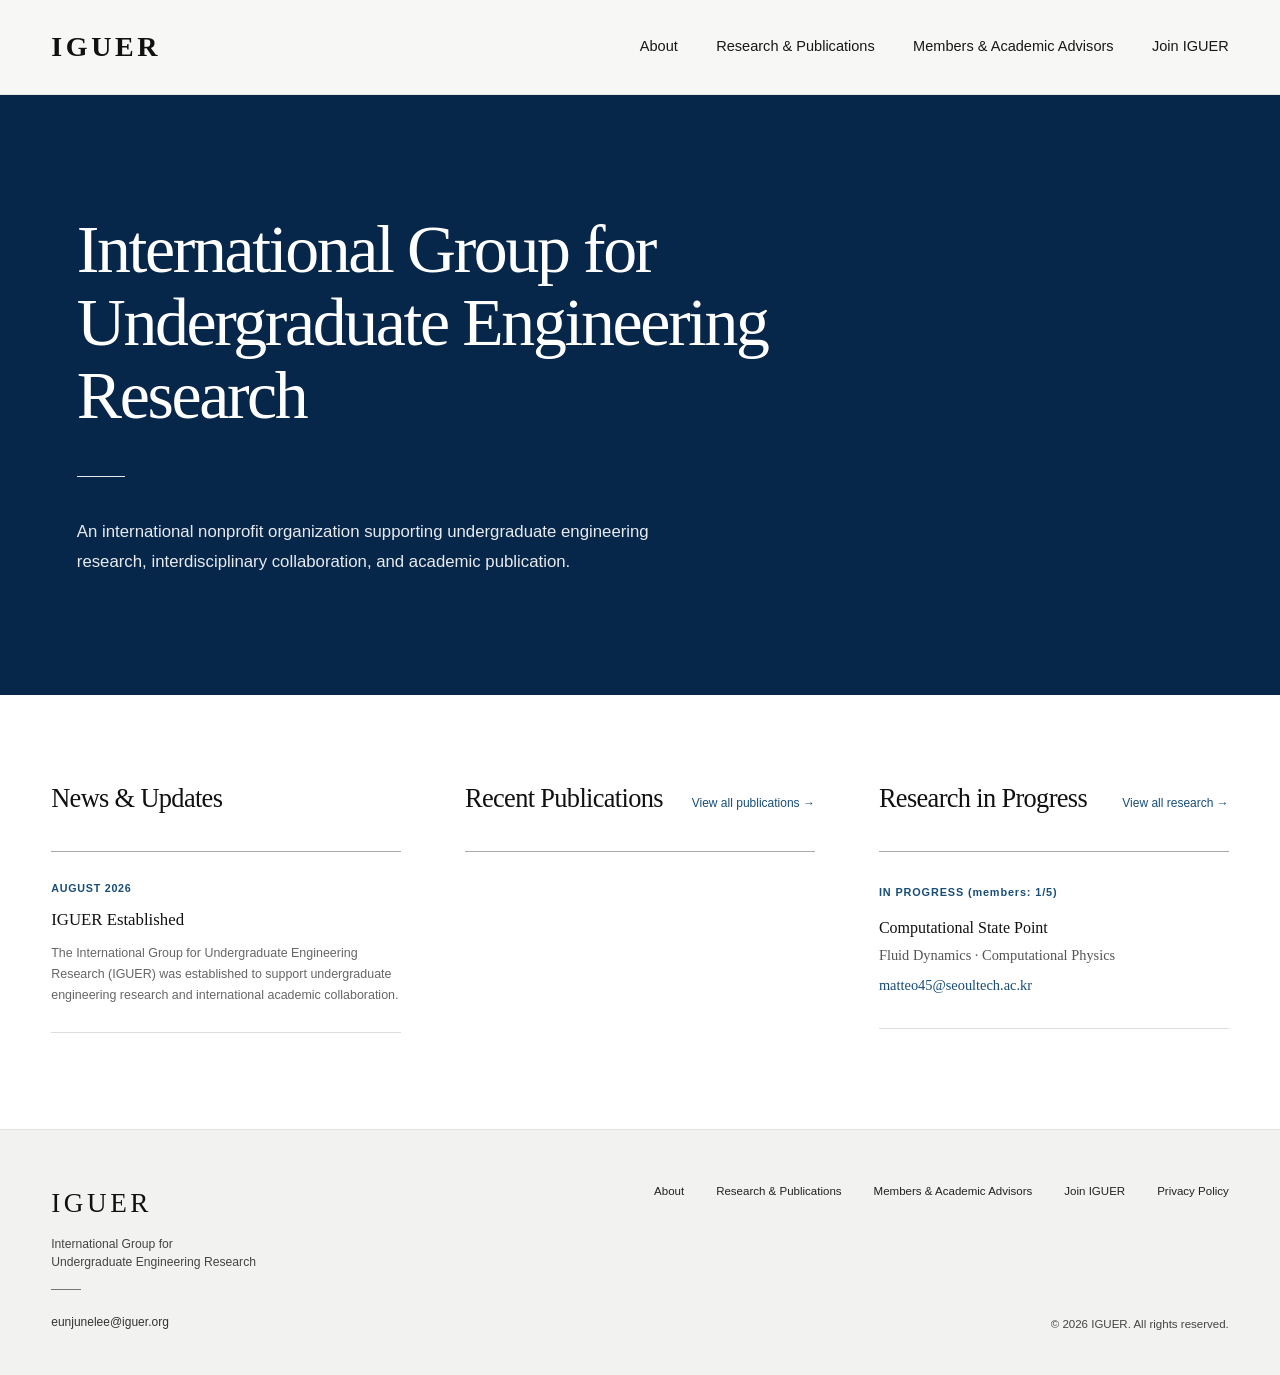
==== index.html @ bbd80855 "Update index.html" ====
<!DOCTYPE html>
<html lang="en">
<head>
    <meta charset="UTF-8">
    <meta name="viewport" content="width=device-width, initial-scale=1.0">

    <title>IGUER | International Group for Undergraduate Engineering Research</title>

    <meta name="description"
          content="International Group for Undergraduate Engineering Research (IGUER) is an international nonprofit organization supporting undergraduate engineering research, collaboration, and academic publication.">

    <link rel="stylesheet" href="style.css">
</head>

<body>

    <!-- TOP NAVIGATION -->
    <header class="site-header">
        <nav class="navbar">

            <a href="index.html" class="brand">IGUER</a>

            <button class="menu-toggle" aria-label="Open navigation menu">
                <span></span>
                <span></span>
                <span></span>
            </button>

            <div class="nav-links">
                <a href="about.html">About</a>
                <a href="research.html">Research &amp; Publications</a>
                <a href="members.html">Members & Academic Advisors</a>
                <a href="join.html">Join IGUER</a>
            </div>

        </nav>
    </header>


    <!-- HERO -->
    <section class="hero">

        <div class="hero-content">

            <h1>
                International Group for<br>
                Undergraduate Engineering<br>
                Research
            </h1>

            <div class="hero-line"></div>

            <p class="hero-description">
                An international nonprofit organization supporting
                undergraduate engineering research, interdisciplinary
                collaboration, and academic publication.
            </p>

        </div>

    </section>

    <!-- HOME CONTENT -->
    <main class="home-grid">
    
    
        <!-- =========================
             NEWS & UPDATES
        ========================== -->
        <section class="home-column">
    
            <div class="section-header">
                <h2>News &amp; Updates</h2>
            </div>
    
            <div class="section-rule"></div>
    
    
            <!-- CURRENT NEWS -->
            <article class="news-item">
    
                <p class="news-date">AUGUST 2026</p>
    
                <h3>
                    IGUER Established
                </h3>
    
                <p class="news-description">
                    The International Group for Undergraduate Engineering Research
                    (IGUER) was established to support undergraduate engineering
                    research and international academic collaboration.
                </p>
    
            </article>
    
            <div class="item-rule"></div>
    
    
            <!--
            ==================================================
            NEWS TEMPLATE
    
            새로운 소식을 추가할 때 아래 article과 item-rule을
            복사해서 이 주석 바깥에 붙여넣으세요.
            ==================================================
    
            <article class="news-item">
    
                <p class="news-date">MONTH YEAR</p>
    
                <h3>
                    News Title
                </h3>
    
                <p class="news-description">
                    Brief description of the news or update.
                </p>
    
            </article>
    
            <div class="item-rule"></div>
    
            -->
    
    
        </section>
    
    
    
        <!-- =========================
             RECENT PUBLICATIONS
        ========================== -->
        <section class="home-column">
    
            <div class="section-header">
    
                <h2>Recent Publications</h2>
    
                <a href="research.html">
                    View all publications →
                </a>
    
            </div>
    
            <div class="section-rule"></div>
    
    
            <!--
            ==================================================
            RECENT PUBLICATION TEMPLATE
    
            새 publication이 생기면 아래 article과 item-rule을
            복사해서 이 주석 바깥에 붙여넣으세요.
            ==================================================
    
            <article class="publication">
    
                <p class="publication-type">
                    JOURNAL ARTICLE
                </p>
    
                <h3>
                    Publication Title
                </h3>
    
                <p class="publication-info">
                    Author 1, Author 2 · Journal Name · 2026
                </p>
    
            </article>
    
            <div class="item-rule"></div>
    
            -->
    
    
        </section>
    
    
    
        <!-- =========================
             RESEARCH IN PROGRESS
        ========================== -->
        <section class="home-column">
    
            <div class="section-header">
    
                <h2>Research in Progress</h2>
    
                <a href="research.html">
                    View all research →
                </a>
    
            </div>
    
            <div class="section-rule"></div>

            <article class="research">
    
                <p class="research-status">
                    IN PROGRESS (members: 1/5)
                </p>
    
                <h3>
                    Computational State Point
                </h3>
    
                <p class="research-info">
                    Fluid Dynamics · Computational Physics
                </p>

                <p class="email">
                    matteo45@seoultech.ac.kr
                </p>
    
            </article>
    
            <div class="item-rule"></div>
    
            <!--
            ==================================================
            RESEARCH IN PROGRESS TEMPLATE
    
            새 연구 프로젝트를 Home에 표시할 때 아래 article과
            item-rule을 복사해서 이 주석 바깥에 붙여넣으세요.
            ==================================================
    
            <article class="research">
    
                <p class="research-status">
                    IN PROGRESS
                </p>
    
                <h3>
                    Research Project Title
                </h3>
    
                <p class="research-info">
                    Keyword 1 · Keyword 2 · Keyword 3
                </p>

                <p class="email">
                    email
                </p>
    
            </article>
    
            <div class="item-rule"></div>
    
            -->
    
    
        </section>
    
    
    </main>

    <!-- FOOTER -->
    <footer class="site-footer">

        <div class="footer-inner">

            <div class="footer-identity">

                <strong>IGUER</strong>

                <p>
                    International Group for<br>
                    Undergraduate Engineering Research
                </p>

                <div class="footer-line"></div>

                <a href="mailto:eunjunelee@iguer.org">
                    eunjunelee@iguer.org
                </a>

            </div>


            <div class="footer-right">

                <nav class="footer-nav">
                    <a href="about.html">About</a>
                    <a href="research.html">Research &amp; Publications</a>
                    <a href="members.html">Members & Academic Advisors</a>
                    <a href="join.html">Join IGUER</a>
                    <a href="privacy.html">Privacy Policy</a>
                </nav>

                <p class="copyright">
                    © 2026 IGUER. All rights reserved.
                </p>

            </div>

        </div>

    </footer>

    <script>
        const menuToggle = document.querySelector('.menu-toggle');
        const navLinks = document.querySelector('.nav-links');
    
        menuToggle.addEventListener('click', function () {
            navLinks.classList.toggle('open');
        });
    </script>
    
</body>
</html>
---- style.css ----
/* =========================
   GLOBAL
========================= */

* {
    box-sizing: border-box;
    margin: 0;
    padding: 0;
}

html {
    scroll-behavior: smooth;
}

body {
    background: #ffffff;
    color: #111111;
    font-family: Arial, Helvetica, sans-serif;
    line-height: 1.6;
}

a {
    color: inherit;
}


/* =========================
   TOP HEADER
========================= */

.site-header {
    background: #f7f7f5;
    border-bottom: 1px solid #e5e5e2;
}

.navbar {
    width: min(1380px, 92%);
    height: 94px;
    margin: 0 auto;

    display: flex;
    align-items: center;
    justify-content: space-between;
}

.brand {
    color: #111111;
    font-family: Georgia, "Times New Roman", serif;
    font-size: 1.75rem;
    font-weight: 600;
    letter-spacing: 0.13em;
    text-decoration: none;
}

.nav-links {
    display: flex;
    align-items: center;
    gap: clamp(1.5rem, 3vw, 3.4rem);
}

.nav-links a {
    color: #181818;
    font-size: 0.91rem;
    font-weight: 400;
    text-decoration: none;
}

.nav-links a:hover {
    opacity: 0.55;
}

/* =========================
   MOBILE MENU BUTTON
========================= */

.menu-toggle {
    display: none;

    width: 30px;
    height: 24px;

    padding: 0;

    background: none;
    border: none;

    cursor: pointer;
}

.menu-toggle span {
    display: block;

    width: 100%;
    height: 1px;

    margin: 6px 0;

    background: #111111;
}

/* =========================
   HERO
========================= */

.hero {
    min-height: 600px;
    background: #06264a;
    color: #ffffff;

    display: flex;
    align-items: center;
}

.hero-content {
    width: min(1380px, 88%);
    margin: 0 auto;
    padding: 7rem 0;
}

.hero h1 {
    max-width: 950px;

    font-family: Georgia, "Times New Roman", serif;
    font-size: clamp(3.3rem, 5.3vw, 5.5rem);
    font-weight: 400;
    line-height: 1.08;
    letter-spacing: -0.035em;
}

.hero-line {
    width: 48px;
    height: 1px;

    margin: 2.7rem 0 2.5rem;

    background: rgba(255, 255, 255, 0.9);
}

.hero-description {
    max-width: 620px;

    color: rgba(255, 255, 255, 0.91);

    font-size: 1.05rem;
    font-weight: 400;
    line-height: 1.8;
}


/* =========================
   HOME GRID
========================= */

.home-grid {
    width: min(1420px, 92%);
    margin: 0 auto;

    display: grid;
    grid-template-columns: 1fr 1fr 1fr;
    gap: 4rem;

    padding: 5.5rem 0 6rem;
}

.home-column {
    min-width: 0;
}


/* =========================
   SECTION HEADINGS
========================= */

.section-header {
    min-height: 46px;

    display: flex;
    align-items: baseline;
    justify-content: space-between;
    gap: 1rem;
}

.section-header h2 {
    font-family: Georgia, "Times New Roman", serif;
    font-size: clamp(1.65rem, 2vw, 2.15rem);
    font-weight: 400;
    line-height: 1.15;
    letter-spacing: -0.025em;
}

.section-header a,
.bottom-link {
    color: #174d78;

    font-size: 0.75rem;
    font-weight: 500;
    white-space: nowrap;

    text-decoration: none;
}

.section-header a:hover,
.bottom-link:hover {
    text-decoration: underline;
}

.section-rule {
    width: 100%;
    height: 1px;

    margin: 1.4rem 0 0;

    background: #a9a9a9;
}

.item-rule {
    width: 100%;
    height: 1px;

    background: #dddddd;
}


/* =========================
   NEWS & UPDATES
========================= */

.news-item {
    padding: 1.7rem 0;
}

.news-date {
    margin-bottom: 0.7rem;

    color: #174d78;

    font-size: 0.67rem;
    font-weight: 600;
    letter-spacing: 0.07em;
    text-transform: uppercase;
}

.news-item h3 {
    font-family: Georgia, "Times New Roman", serif;
    font-size: 1.05rem;
    font-weight: 400;
    line-height: 1.45;
}

.news-description {
    margin-top: 0.7rem;

    color: #666666;

    font-size: 0.78rem;
    line-height: 1.65;
}

/* =========================
   PUBLICATIONS
========================= */

.publication {
    padding: 1.9rem 0;
}

.publication h3 {
    font-family: Georgia, "Times New Roman", serif;
    font-size: 1rem;
    font-weight: 400;
    line-height: 1.4;
}

.journal {
    margin-top: 0.45rem;

    color: #555555;

    font-family: Georgia, "Times New Roman", serif;
    font-size: 0.78rem;
    font-style: italic;
}

.year-small {
    margin-top: 0.2rem;

    color: #555555;

    font-size: 0.75rem;
}


/* =========================
   RESEARCH
========================= */

.research {
    padding: 2rem 0;
}

.category {
    margin-bottom: 1.2rem;

    color: #174d78;

    font-size: 0.68rem;
    font-weight: 600;
    letter-spacing: 0.02em;
}

.research-title-row {
    display: flex;
    align-items: center;
    justify-content: space-between;
    gap: 1rem;
}

.research-status {
    margin-bottom: 0.9rem;

    color: #174d78;

    font-size: 0.68rem;
    font-weight: 600;
    letter-spacing: 0.08em;
}

.research h3 {
    font-family: Georgia, "Times New Roman", serif;
    font-size: 1rem;
    font-weight: 400;
    line-height: 1.45;
}

.research-info {
    margin-top: 0.35rem;

    font-family: Georgia, "Times New Roman", serif;
    font-size: 0.9rem;
    font-weight: 400;
    line-height: 1.5;

    color: #555555;
}

.email {
   margin-top: 0.5rem;

   font-family: Georgia, "Times New Roman", serif;
   font-size: 0.9rem;
   font-weight: 400;
   line-height: 1.5;

   color: #174d78;
}

.status {
    flex-shrink: 0;

    padding: 0.38rem 0.55rem;

    border: 1px solid #bcbcbc;
    border-radius: 2px;

    color: #333333;

    font-size: 0.61rem;
    font-weight: 500;
    letter-spacing: 0.03em;

    white-space: nowrap;
}

.bottom-link {
    display: inline-block;
    margin-top: 1.9rem;
}


/* =========================
   FOOTER
========================= */

.site-footer {
    background: #f2f2f1;
    border-top: 1px solid #e3e3e1;
}

.footer-inner {
    width: min(1420px, 92%);
    min-height: 230px;

    margin: 0 auto;
    padding: 3.2rem 0 2.6rem;

    display: flex;
    justify-content: space-between;
    gap: 4rem;
}

.footer-identity strong {
    display: block;

    color: #111111;

    font-family: Georgia, "Times New Roman", serif;
    font-size: 1.7rem;
    font-weight: 500;
    letter-spacing: 0.13em;
}

.footer-identity p {
    margin-top: 0.7rem;

    color: #444444;

    font-size: 0.76rem;
    line-height: 1.45;
}

.footer-line {
    width: 30px;
    height: 1px;

    margin: 1.1rem 0;

    background: #777777;
}

.footer-identity a {
    color: #333333;

    font-size: 0.75rem;

    text-decoration: none;
}

.footer-right {
    display: flex;
    flex-direction: column;
    align-items: flex-end;
    justify-content: space-between;
}

.footer-nav {
    display: flex;
    gap: 2rem;
}

.footer-nav a {
    color: #222222;

    font-size: 0.72rem;

    text-decoration: none;
}

.footer-nav a:hover {
    opacity: 0.55;
}

.copyright {
    color: #444444;
    font-size: 0.72rem;
}


/* =========================
   TABLET
========================= */

@media (max-width: 1100px) {

    .nav-links {
        gap: 1.25rem;
    }

    .nav-links a {
        font-size: 0.8rem;
    }

    .home-grid {
        grid-template-columns: 1fr 1fr;
    }

    .home-column:last-child {
        grid-column: 1 / -1;
    }

    .footer-nav {
        flex-wrap: wrap;
        justify-content: flex-end;
    }
}


/* =========================
   MOBILE
========================= */

@media (max-width: 760px) {

    .navbar {
        height: 76px;
    }
   
   .menu-toggle {
       display: block;
   }
   
   .navbar {
       position: relative;
   }
   
   .nav-links {
       position: absolute;
   
       top: 76px;
       left: -6vw;
   
       width: 100vw;
   
       display: none;
       flex-direction: column;
       align-items: flex-start;
   
       gap: 0;
   
       padding: 1.2rem 6vw 1.5rem;
   
       background: #f7f7f5;
   
       border-top: 1px solid #e5e5e2;
       border-bottom: 1px solid #e5e5e2;
   
       z-index: 1000;
   }
   
   .nav-links.open {
       display: flex;
   }
   
   .nav-links a {
       width: 100%;
   
       padding: 0.9rem 0;
   
       color: #111111;
   
       font-size: 0.88rem;
   
       border-bottom: 1px solid #e1e1df;
   }
   
   .nav-links a:last-child {
       border-bottom: none;
   }


    .hero {
        min-height: 520px;
    }

    .hero-content {
        width: 88%;
        padding: 5rem 0;
    }

    .hero h1 {
        font-size: clamp(2.6rem, 11vw, 4rem);
    }

    .hero-description {
        font-size: 0.95rem;
    }

    .home-grid {
        width: 88%;

        grid-template-columns: 1fr;
        gap: 5rem;

        padding: 4rem 0;
    }

    .home-column:last-child {
        grid-column: auto;
    }

    .footer-inner {
        width: 88%;

        flex-direction: column;
    }

    .footer-right {
        align-items: flex-start;
        gap: 2.5rem;
    }

    .footer-nav {
        display: none;
    }
}

/* =========================
   ABOUT PAGE
========================= */

.page-hero {
    min-height: 300px;
    background: #06264a;
    color: #ffffff;

    display: flex;
    align-items: center;
}

.page-hero-content {
    width: min(1380px, 74%);
    margin: 0 auto;
}

.page-hero h1 {
    font-family: Georgia, "Times New Roman", serif;
    font-size: clamp(3rem, 4.5vw, 4.8rem);
    font-weight: 400;
    line-height: 1.1;
    letter-spacing: -0.03em;
}

.page-hero p {
    max-width: 600px;
    margin-top: 1.3rem;

    color: rgba(255, 255, 255, 0.82);

    font-size: 0.95rem;
    line-height: 1.7;
}


/* ABOUT CONTENT */

.about-main {
    width: min(1380px, 82%);
    margin: 0 auto;
}

.about-section {
    padding: 2.8rem 0;
    border-bottom: 1px solid #d7d7d7;
}

.about-number {
    color: #888888;

    font-size: 0.72rem;
    font-weight: 600;
    letter-spacing: 0.12em;
}

.about-content {
    width: 100%;
    max-width: 1200px;
}

.about-content h2 {
    margin-bottom: 1.5rem;

    font-family: Georgia, "Times New Roman", serif;
    font-size: clamp(2rem, 3vw, 3rem);
    font-weight: 400;
    line-height: 1.15;
    letter-spacing: -0.025em;
}

.about-content > p {
    max-width: 1100px;
    margin-bottom: 1rem;

    color: #555555;
    font-size: 0.98rem;
    line-height: 1.75;
}

/* SCOPE */

.scope-grid {
    width: 100%;
    max-width: 1100px;

    display: grid;
    grid-template-columns: repeat(3, 1fr);

    margin-top: 2rem;

    border-top: 1px solid #d7d7d7;
    border-left: 1px solid #d7d7d7;
}

.scope-grid div {
    padding: 1.2rem 1.4rem;

    border-right: 1px solid #d7d7d7;
    border-bottom: 1px solid #d7d7d7;

    font-family: Georgia, "Times New Roman", serif;
    font-size: 1rem;
}


/* HISTORY */

.timeline {
    width: 100%;
    max-width: 1100px;

    margin-top: 2.5rem;

    border-top: 1px solid #bdbdbd;
}

.timeline-item {
    display: grid;
    grid-template-columns: 120px 1fr;
    gap: 2rem;

    padding: 1.6rem 0;

    border-bottom: 1px solid #d7d7d7;
}

.timeline-year {
    color: #06264a;

    font-family: Georgia, "Times New Roman", serif;
    font-size: 1.25rem;
}

.timeline-description {
    color: #555555;

    font-size: 0.92rem;
    line-height: 1.7;
}


/* ACTIVE NAVIGATION */

.nav-links a.active {
    padding-bottom: 0.35rem;
    border-bottom: 1px solid #111111;
}


/* ABOUT MOBILE */

@media (max-width: 760px) {

    .page-hero {
        min-height: 240px;
    }

    .page-hero-content,
    .about-main {
        width: 88%;
    }

    .page-hero h1 {
        font-size: 2.8rem;
    }

    .about-section {
        grid-template-columns: 1fr;
        gap: 1.2rem;

        padding: 4rem 0;
    }

    .scope-grid {
        grid-template-columns: 1fr;
    }

    .timeline-item {
        grid-template-columns: 80px 1fr;
        gap: 1rem;
    }
}

/* =========================
   RESEARCH & PUBLICATIONS
========================= */

.research-main {
    width: min(1420px, 82%);
    margin: 0 auto;
    padding: 2.8rem 0 5rem;
}


/* MAJOR ACCORDION */

.major-accordion {
    border-bottom: 1px solid #cfcfcf;
}

.major-accordion:first-child {
    border-top: 1px solid #cfcfcf;
}

.major-accordion + .major-accordion {
    margin-top: 3.5rem;
}

.major-accordion summary {
    min-height: 82px;

    display: flex;
    align-items: center;
    justify-content: space-between;

    cursor: pointer;
    list-style: none;
}

.major-accordion summary::-webkit-details-marker {
    display: none;
}

.accordion-title {
    font-family: Georgia, "Times New Roman", serif;
    font-size: clamp(2rem, 3vw, 3rem);
    font-weight: 400;
    letter-spacing: -0.025em;
}

.accordion-toggle {
    position: relative;

    width: 26px;
    height: 26px;

    flex-shrink: 0;
}

.accordion-toggle::before,
.accordion-toggle::after {
    content: "";

    position: absolute;
    top: 50%;
    left: 50%;

    width: 18px;
    height: 1px;

    background: #333333;

    transform: translate(-50%, -50%);
}

.accordion-toggle::after {
    transform:
        translate(-50%, -50%)
        rotate(90deg);
}

.major-accordion[open] .accordion-toggle::after {
    display: none;
}

.accordion-content {
    padding-bottom: 1.8rem;
}


/* RESEARCH PROJECT */

.research-project {
    padding: 1.5rem 0;

    border-top: 1px solid #dddddd;
}

.research-project h2,
.publication-entry h2 {
    max-width: 1050px;

    font-family: Georgia, "Times New Roman", serif;
    font-size: clamp(1.3rem, 1.8vw, 1.7rem);
    font-weight: 400;
    line-height: 1.35;
}

.research-meta {
    display: grid;

    grid-template-columns:
        minmax(300px, 2fr)
        minmax(120px, 0.7fr)
        minmax(180px, 1fr)
        minmax(120px, 0.7fr);

    gap: 2.5rem;

    margin-top: 1.1rem;
}

.meta-label {
    display: block;

    margin-bottom: 0.45rem;

    color: #777777;

    font-size: 0.67rem;
    font-weight: 600;

    letter-spacing: 0.06em;
    text-transform: uppercase;
}

.research-meta p,
.publication-meta p {
    color: #454545;

    font-size: 0.9rem;
    line-height: 1.65;
}


/* PUBLICATIONS */

.publication-category {
    padding-top: 1.5rem;
}

.publication-category > h3 {
    margin-bottom: 0.8rem;

    color: #174d78;

    font-size: 0.7rem;
    font-weight: 600;

    letter-spacing: 0.08em;
    text-transform: uppercase;
}

.publication-entry {
    padding: 1.5rem 0;

    border-top: 1px solid #dddddd;
}

.publication-meta {
    display: grid;

    grid-template-columns:
        minmax(180px, 1fr)
        minmax(320px, 2fr)
        minmax(80px, 0.5fr)
        minmax(150px, 0.8fr);

    gap: 2.5rem;

    margin-top: 1.1rem;
}


/* MOBILE */

@media (max-width: 900px) {

    .research-meta,
    .publication-meta {
        grid-template-columns: 1fr 1fr;
    }

}


@media (max-width: 760px) {

    .research-main {
        width: 88%;
    }

    .major-accordion summary {
        min-height: 85px;
    }

    .accordion-title {
        font-size: 2rem;
    }

    .research-meta,
    .publication-meta {
        grid-template-columns: 1fr;
        gap: 1.2rem;
    }

    .research-project,
    .publication-entry {
        padding: 2rem 0;
    }
}

/* =========================
   MEMBERS & ADVISORS PAGE
========================= */

.members-main {
    width: min(1420px, 82%);
    margin: 0 auto;
    padding: 2.8rem 0 5rem;
}

.people-section {
    padding: 2.8rem 0;
    border-bottom: 1px solid #d2d2d2;
}

.people-section > h2 {
    margin-bottom: 1.6rem;

    font-family: Georgia, "Times New Roman", serif;
    font-size: clamp(2rem, 3vw, 3rem);
    font-weight: 400;
    letter-spacing: -0.025em;
}

.people-subsection > h3 {
    margin-bottom: 0.8rem;

    color: #174d78;

    font-size: 0.72rem;
    font-weight: 600;
    letter-spacing: 0.07em;
    text-transform: uppercase;
}


/* PERSON ROW */

.person-row {
    display: grid;

    grid-template-columns:
        minmax(200px, 1fr)
        minmax(300px, 1.5fr)
        minmax(350px, 2fr);

    gap: 3rem;

    padding: 1.5rem 0;

    border-top: 1px solid #dddddd;
}

.person-name {
    font-family: Georgia, "Times New Roman", serif;
    font-size: 1.2rem;
    line-height: 1.45;
}

.person-label {
    display: block;

    margin-bottom: 0.35rem;

    color: #777777;

    font-size: 0.66rem;
    font-weight: 600;
    letter-spacing: 0.06em;
    text-transform: uppercase;
}

.person-row p {
    color: #4f4f4f;

    font-size: 0.88rem;
    line-height: 1.6;
}


/* MEMBER ACCORDIONS */

.member-accordion {
    border-top: 1px solid #d5d5d5;
}

.member-accordion:last-child {
    border-bottom: 1px solid #d5d5d5;
}

.member-accordion summary {
    min-height: 74px;

    display: flex;
    align-items: center;
    justify-content: space-between;

    cursor: pointer;
    list-style: none;

    font-family: Georgia, "Times New Roman", serif;
    font-size: 1.25rem;
}

.member-accordion summary::-webkit-details-marker {
    display: none;
}

.member-toggle {
    position: relative;

    width: 22px;
    height: 22px;

    flex-shrink: 0;
}

.member-toggle::before,
.member-toggle::after {
    content: "";

    position: absolute;
    top: 50%;
    left: 50%;

    width: 16px;
    height: 1px;

    background: #333333;

    transform: translate(-50%, -50%);
}

.member-toggle::after {
    transform:
        translate(-50%, -50%)
        rotate(90deg);
}

.member-accordion[open] .member-toggle::after {
    display: none;
}

.member-list {
    padding-bottom: 1.2rem;
}


/* MOBILE */

@media (max-width: 900px) {

    .person-row {
        grid-template-columns: 1fr 1fr;
    }

    .person-name {
        grid-column: 1 / -1;
    }
}

@media (max-width: 760px) {

    .members-main {
        width: 88%;
    }

    .people-section {
        padding: 2.2rem 0;
    }

    .person-row {
        grid-template-columns: 1fr;
        gap: 1rem;
    }

    .person-name {
        grid-column: auto;
    }

    .member-accordion summary {
        min-height: 66px;
    }
}

/* =========================
   JOIN IGUER
========================= */

.join-main {
    width: min(1420px, 82%);
    margin: 0 auto;
    padding-bottom: 5rem;
}

.join-section {
    padding: 3.2rem 0;
    border-bottom: 1px solid #d2d2d2;
}

.join-section-heading {
    max-width: 1100px;
    margin-bottom: 2rem;
}

.join-section-heading h2 {
    font-family: Georgia, "Times New Roman", serif;
    font-size: clamp(2rem, 3vw, 3rem);
    font-weight: 400;
    line-height: 1.15;
    letter-spacing: -0.025em;
}

.join-section-heading > p {
    max-width: 850px;
    margin-top: 0.8rem;

    color: #666666;
    font-size: 0.9rem;
    line-height: 1.7;
}


/* MEMBERSHIP STRUCTURE */

.membership-levels {
    border-top: 1px solid #cfcfcf;
}

.membership-level {
    display: grid;
    grid-template-columns: minmax(220px, 0.8fr) minmax(400px, 2.2fr);
    gap: 4rem;

    padding: 1.45rem 0;
    border-bottom: 1px solid #dddddd;
}

.membership-name h3 {
    font-family: Georgia, "Times New Roman", serif;
    font-size: 1.2rem;
    font-weight: 400;
}

.membership-description {
    max-width: 850px;
}

.membership-description p {
    color: #555555;
    font-size: 0.9rem;
    line-height: 1.7;
}

.membership-note {
    max-width: 900px;
    margin-top: 1.5rem;

    color: #666666;
    font-size: 0.82rem;
    line-height: 1.7;
}


/* APPLICATION FORM */

.application-form {
    max-width: 1100px;
}

.form-grid {
    display: grid;
    grid-template-columns: 1fr 1fr;
    gap: 1.7rem 2.5rem;
}

.form-field {
    min-width: 0;
}

.form-wide {
    grid-column: 1 / -1;
}

.form-field label,
.form-field legend {
    display: block;

    margin-bottom: 0.5rem;

    color: #222222;
    font-size: 0.78rem;
    font-weight: 600;
}

.form-field input[type="text"],
.form-field input[type="email"],
.form-field input[type="url"],
.form-field select,
.form-field textarea {
    width: 100%;

    padding: 0.85rem 0.9rem;

    background: #ffffff;
    border: 1px solid #cfcfcf;
    border-radius: 0;

    color: #222222;
    font-family: Arial, Helvetica, sans-serif;
    font-size: 0.9rem;

    outline: none;
}

.form-field textarea {
    resize: vertical;
    min-height: 125px;
}

.form-field input:focus,
.form-field select:focus,
.form-field textarea:focus {
    border-color: #06264a;
}

.field-description {
    margin-top: 0.45rem;

    color: #777777;
    font-size: 0.76rem;
    line-height: 1.6;
}


/* RADIO */

.radio-field {
    padding: 1.3rem 0;

    border: 0;
    border-top: 1px solid #dddddd;
    border-bottom: 1px solid #dddddd;
}

.radio-field legend {
    padding-top: 1rem;
}

.radio-options {
    display: flex;
    gap: 2rem;

    margin-top: 0.9rem;
}

.radio-options label {
    display: flex;
    align-items: center;
    gap: 0.45rem;

    margin: 0;

    font-weight: 400;
}


/* OPTIONAL */

.optional-heading {
    margin-top: 1rem;
    padding-top: 1.8rem;

    border-top: 1px solid #cfcfcf;
}

.optional-heading h3 {
    font-family: Georgia, "Times New Roman", serif;
    font-size: 1.3rem;
    font-weight: 400;
}

.optional-heading p {
    max-width: 850px;
    margin-top: 0.6rem;

    color: #666666;
    font-size: 0.82rem;
    line-height: 1.7;
}

.optional-label {
    margin-left: 0.5rem;

    color: #888888;
    font-size: 0.68rem;
    font-weight: 400;
    text-transform: uppercase;
}

/* =========================
   MEMBERSHIP FEE NOTICE
========================= */

.membership-fee-notice {
    margin-top: 2.5rem;
    margin-bottom: 2.5rem;
    padding-bottom: 2.5rem;
    border-bottom: 1px solid #d8d8d5;
}

.membership-fee-notice h3 {
    margin: 0 0 0.6rem;

    font-size: 1rem;
    font-weight: 600;

    color: #111111;
}

.membership-fee-notice p {
    margin: 0 0 0.35rem;

    font-size: 0.9rem;
    line-height: 1.65;

    color: #666666;
}

.membership-fee-notice p:last-child {
    margin-bottom: 0;
}

.membership-fee-notice .fee-note {
    color: #666666;
}

/* =========================
   PRIVACY CONSENT
========================= */

.privacy-consent {
    margin-top: 2.5rem;
    padding-top: 1.8rem;
    border-top: 1px solid #d8d8d5;
}

.privacy-notice-button {
    padding: 0;

    background: none;
    border: none;

    font-family: inherit;
    font-size: 0.9rem;
    font-weight: 600;

    color: #172a46;

    cursor: pointer;
}

.privacy-notice-button:hover {
    text-decoration: underline;
}

.privacy-notice {
    display: none;

    margin-top: 1.5rem;
    padding: 1.5rem;

    background: #f7f7f5;
    border: 1px solid #dededb;
}

.privacy-notice.open {
    display: block;
}

.privacy-notice h3 {
    margin: 0 0 1.5rem;

    font-family: Georgia, "Times New Roman", serif;
    font-size: 1.15rem;
    font-weight: 500;

    color: #111111;
}

.privacy-block {
    margin-bottom: 1.3rem;
}

.privacy-block:last-child {
    margin-bottom: 0;
}

.privacy-block h4 {
    margin: 0 0 0.4rem;

    font-size: 0.85rem;
    font-weight: 600;

    color: #222222;
}

.privacy-block p {
    margin: 0 0 0.7rem;

    font-size: 0.85rem;
    line-height: 1.65;

    color: #666666;
}

.privacy-checkbox {
    display: flex;
    align-items: flex-start;

    gap: 0.7rem;

    margin-top: 1.4rem;

    font-size: 0.85rem;
    line-height: 1.55;

    color: #444444;

    cursor: pointer;
}

.privacy-checkbox input {
    margin-top: 0.25rem;
    flex-shrink: 0;
}

/* APPLICATION EMAIL NOTICE */

.application-email-notice {
    margin-top: 2.2rem;
    padding: 1.2rem 1.4rem;

    background: #f7f7f5;
    border-left: 3px solid #06264a;

    color: #555555;

    font-size: 0.82rem;
    line-height: 1.7;
}

.application-email-notice p {
    margin: 0 0 0.7rem;
}

.application-email-notice p:last-child {
    margin-bottom: 0;
}

.application-email-notice strong {
    color: #222222;
    font-weight: 600;
}

/* SUBMIT */

.form-submit {
    margin-top: 2.5rem;
}

.form-submit button {
    padding: 0.9rem 1.8rem;

    background: #06264a;
    border: 1px solid #06264a;

    color: #ffffff;

    font-family: Arial, Helvetica, sans-serif;
    font-size: 0.82rem;

    cursor: pointer;
}

.form-submit button:hover {
    background: #ffffff;
    color: #06264a;
}

.form-submit p {
    max-width: 700px;
    margin-top: 0.9rem;

    color: #777777;
    font-size: 0.72rem;
    line-height: 1.6;
}


/* MOBILE */

@media (max-width: 760px) {

    .join-main {
        width: 88%;
    }

    .join-section {
        padding: 2.5rem 0;
    }

    .membership-level {
        grid-template-columns: 1fr;
        gap: 0.6rem;
    }

    .form-grid {
        grid-template-columns: 1fr;
    }

    .form-wide {
        grid-column: auto;
    }
}

/* =========================
   PRIVACY POLICY PAGE
========================= */

.privacy-page {
    max-width: 1200px;
    margin: 0 auto;
    padding: 4rem 2rem 6rem;
}

.privacy-section {
    padding: 0 0 2.5rem;
    margin-bottom: 2.5rem;
    border-bottom: 1px solid #d8d8d5;
}

.privacy-section:last-child {
    margin-bottom: 0;
}

.privacy-section h2 {
    margin: 0 0 1.25rem;

    font-size: 1.25rem;
    font-weight: 600;

    color: #111111;
}

.privacy-section h3 {
    margin: 1.5rem 0 0.6rem;

    font-size: 0.95rem;
    font-weight: 600;

    color: #222222;
}

.privacy-section p,
.privacy-section li {
    font-size: 0.9rem;
    line-height: 1.7;

    color: #666666;
}

.privacy-section p {
    margin: 0 0 0.8rem;
}

.privacy-section ul {
    margin: 0.75rem 0 1rem;
    padding-left: 1.4rem;
}

.privacy-section li {
    margin-bottom: 0.35rem;
}

.privacy-section a {
    color: #173f70;
    text-decoration: none;
}

.privacy-section a:hover {
    text-decoration: underline;
}

.privacy-effective {
    margin-top: 2rem !important;
}


/* MOBILE */

@media (max-width: 768px) {

    .privacy-page {
        padding: 3rem 1.25rem 4rem;
    }

    .privacy-section {
        padding-bottom: 2rem;
        margin-bottom: 2rem;
    }

    .privacy-section h2 {
        font-size: 1.1rem;
    }

}
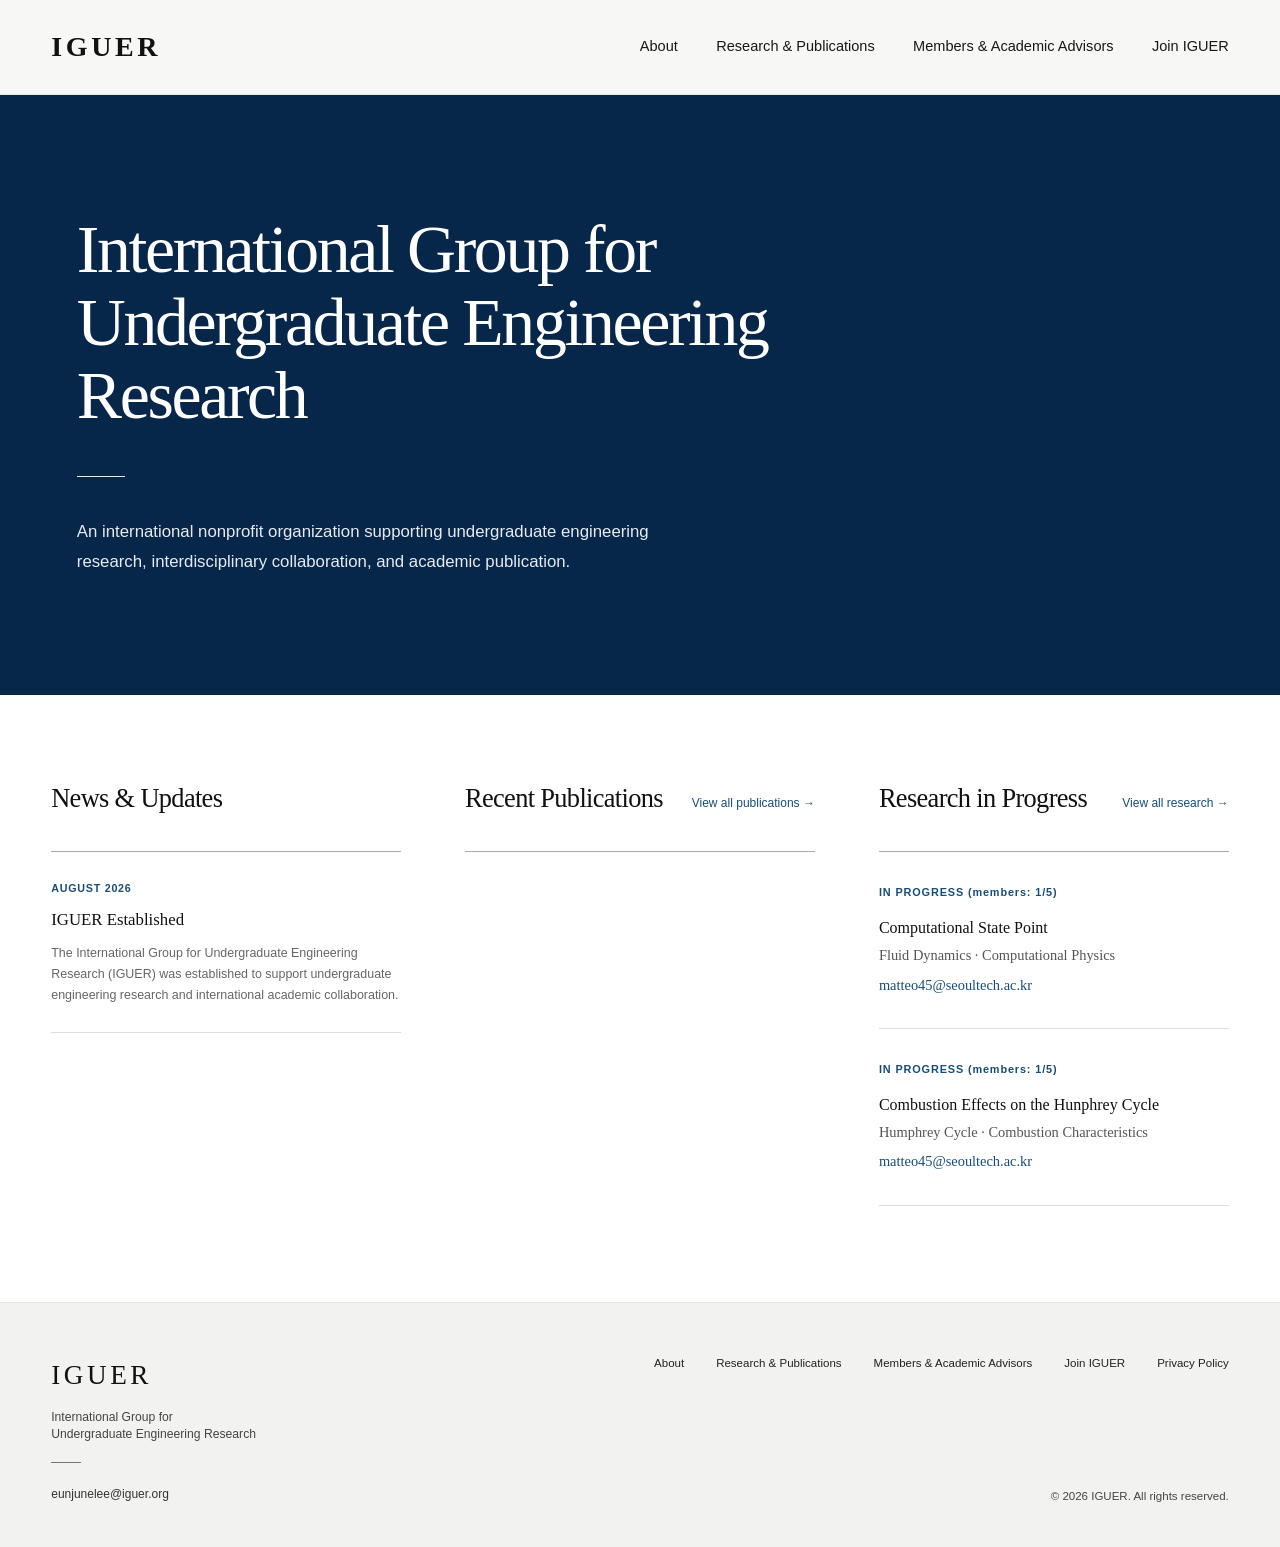
==== commit eb14c0f7: "Update index.html" ====
--- a/index.html
+++ b/index.html
@@ -207,6 +207,29 @@
     
                 <p class="research-info">
                     Fluid Dynamics · Computational Physics
+                </p>
+
+                <p class="email">
+                    matteo45@seoultech.ac.kr
+                </p>
+    
+            </article>
+    
+            <div class="item-rule"></div>
+
+
+            <article class="research">
+    
+                <p class="research-status">
+                    IN PROGRESS (members: 1/5)
+                </p>
+    
+                <h3>
+                    Combustion Effects on the Hunphrey Cycle
+                </h3>
+    
+                <p class="research-info">
+                    Humphrey Cycle · Combustion Characteristics
                 </p>
 
                 <p class="email">
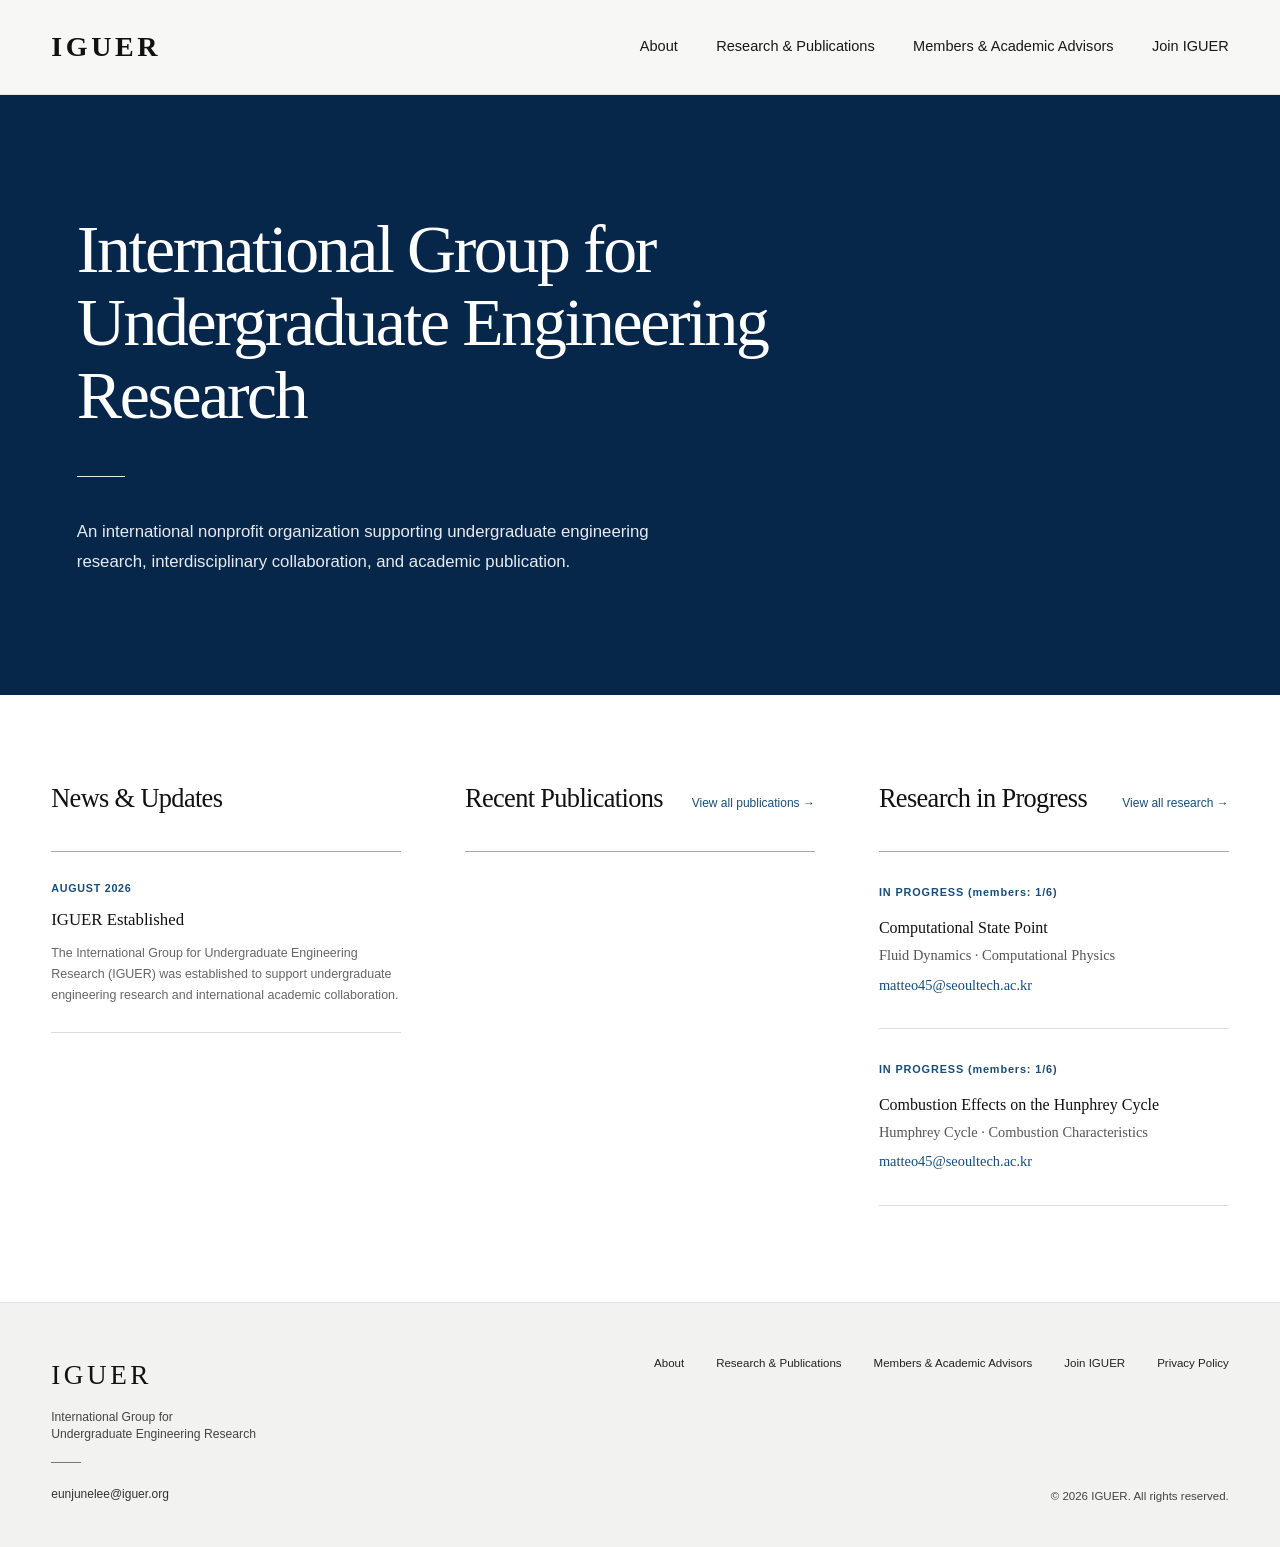
==== commit 57101437: "Update index.html" ====
--- a/index.html
+++ b/index.html
@@ -198,7 +198,7 @@
             <article class="research">
     
                 <p class="research-status">
-                    IN PROGRESS (members: 1/5)
+                    IN PROGRESS (members: 1/6)
                 </p>
     
                 <h3>
@@ -221,7 +221,7 @@
             <article class="research">
     
                 <p class="research-status">
-                    IN PROGRESS (members: 1/5)
+                    IN PROGRESS (members: 1/6)
                 </p>
     
                 <h3>
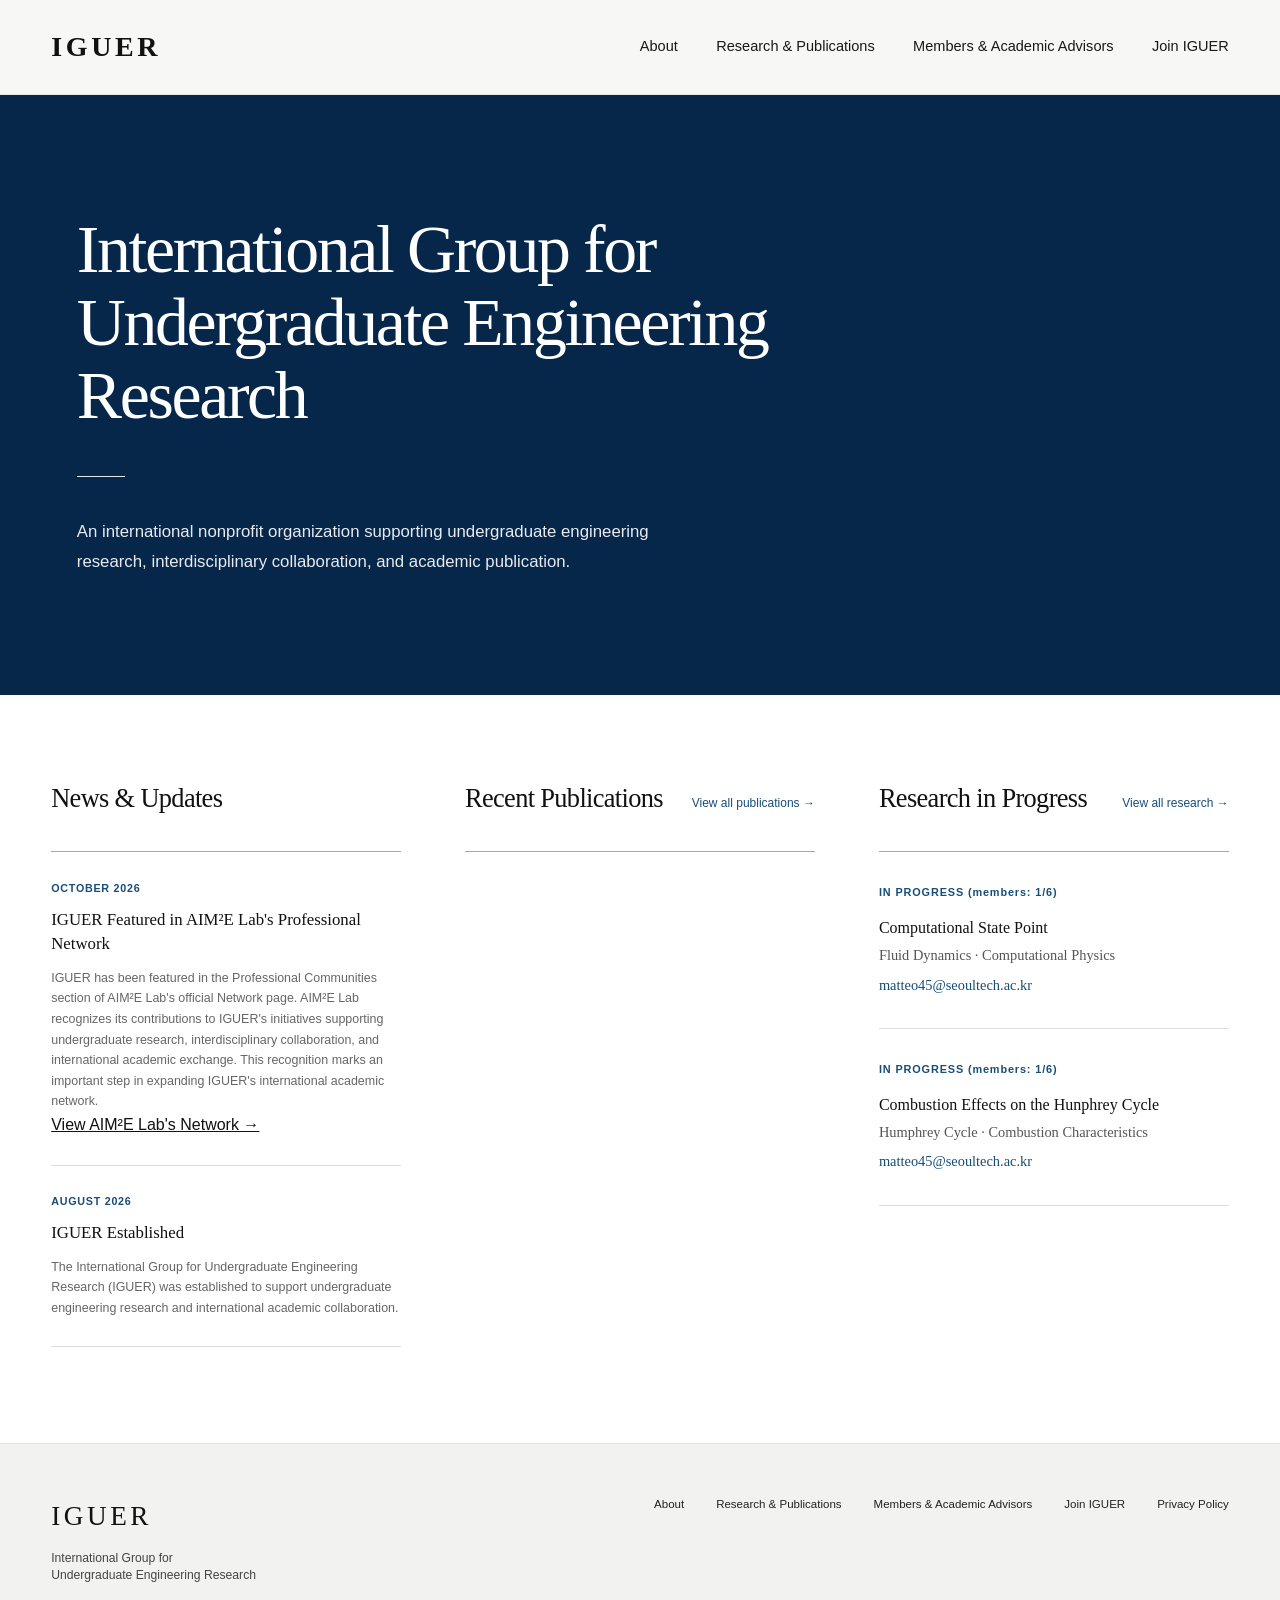
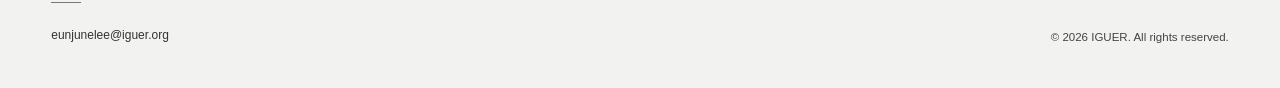
==== commit 540a5c85: "Update index.html" ====
--- a/index.html
+++ b/index.html
@@ -78,6 +78,34 @@
     
             <!-- CURRENT NEWS -->
             <article class="news-item">
+            
+                <p class="news-date">OCTOBER 2026</p>
+            
+                <h3>
+                    IGUER Featured in AIM²E Lab's Professional Network
+                </h3>
+            
+                <p class="news-description">
+                    IGUER has been featured in the Professional Communities
+                    section of AIM²E Lab's official Network page.
+                    AIM²E Lab recognizes its contributions to IGUER's initiatives
+                    supporting undergraduate research, interdisciplinary
+                    collaboration, and international academic exchange.
+                    This recognition marks an important step in expanding
+                    IGUER's international academic network.
+                </p>
+            
+                <a href="https://aim2elab.com/network/"
+                   target="_blank"
+                   rel="noopener noreferrer">
+                    View AIM²E Lab's Network →
+                </a>
+            
+            </article>
+
+            <div class="item-rule"></div>
+            
+            <article class="news-item">
     
                 <p class="news-date">AUGUST 2026</p>
     
@@ -94,6 +122,7 @@
             </article>
     
             <div class="item-rule"></div>
+            
     
     
             <!--
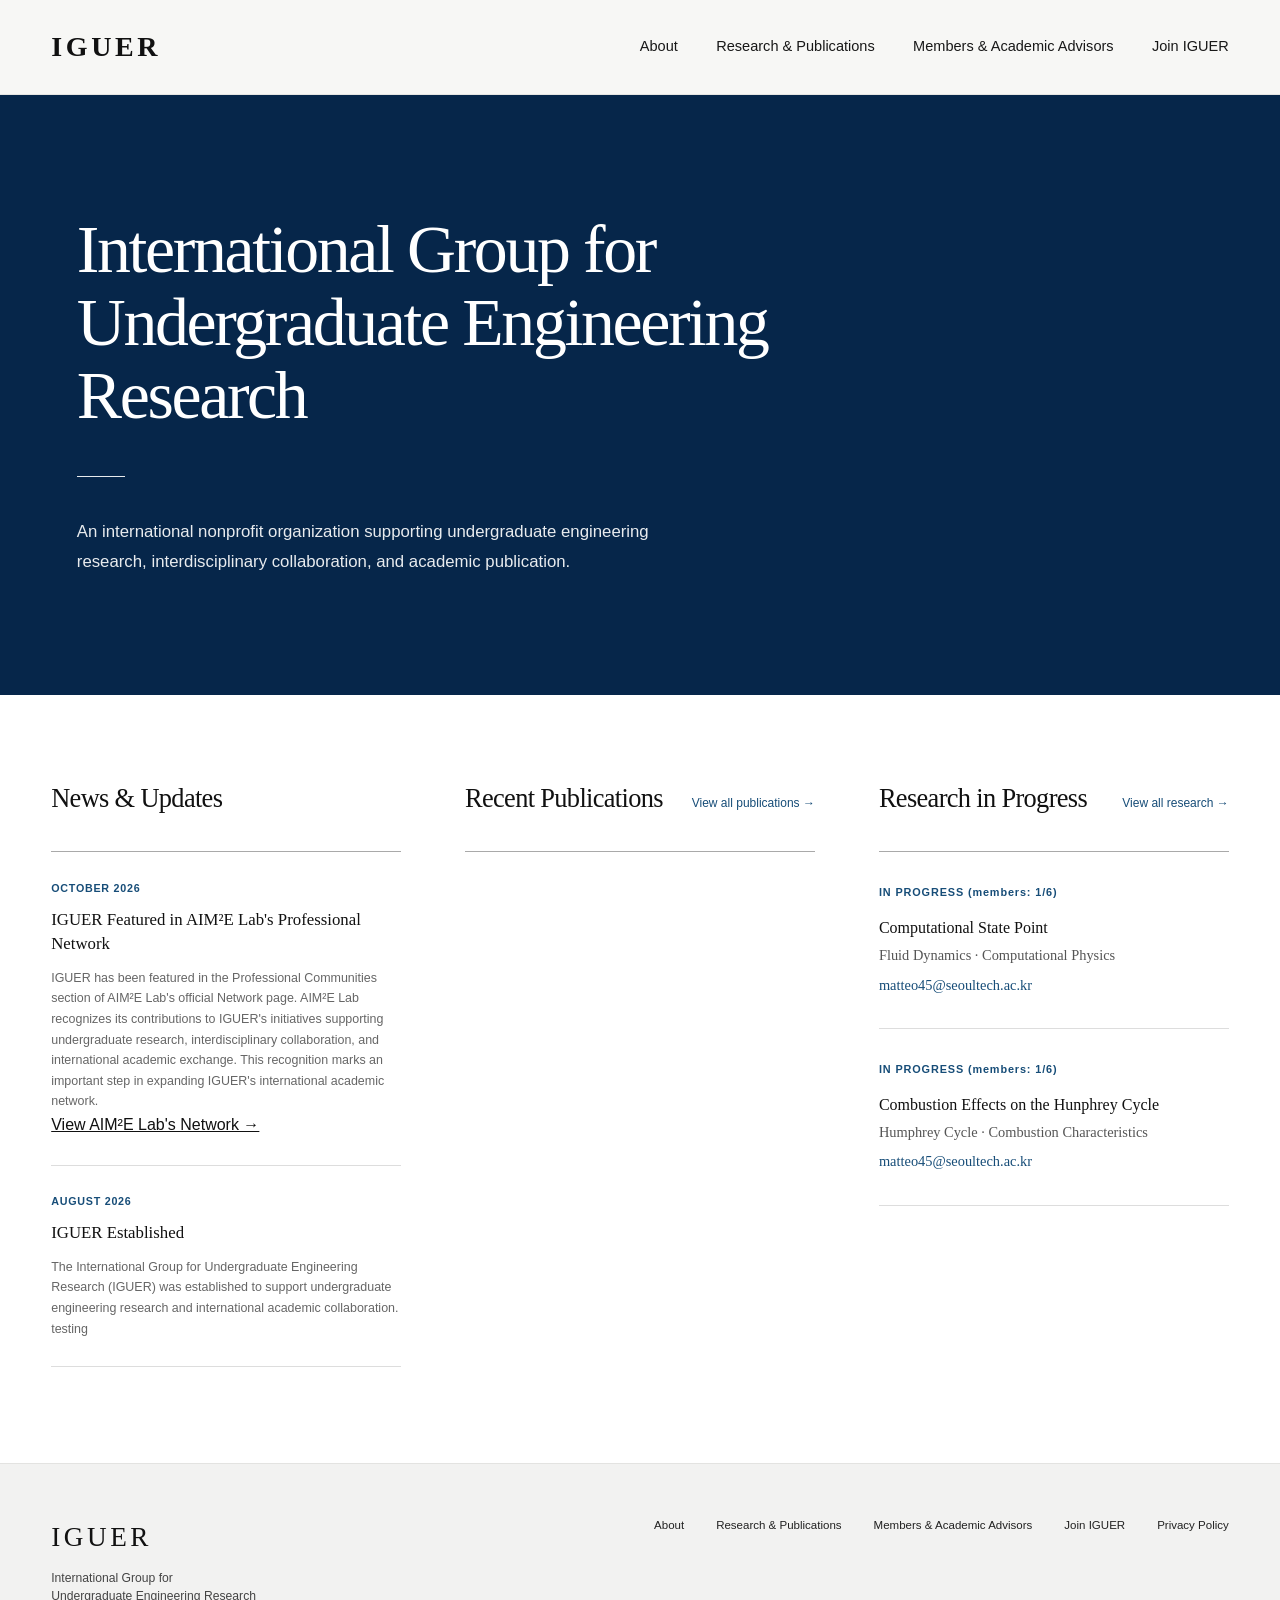
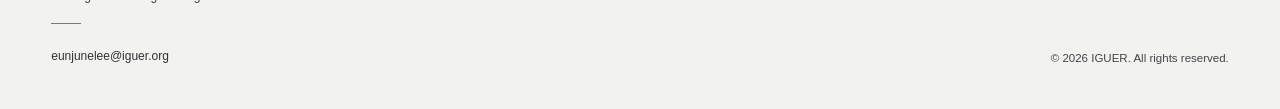
==== commit 211e2325: "Update index.html" ====
--- a/index.html
+++ b/index.html
@@ -117,6 +117,8 @@
                     The International Group for Undergraduate Engineering Research
                     (IGUER) was established to support undergraduate engineering
                     research and international academic collaboration.
+
+                    testing
                 </p>
     
             </article>
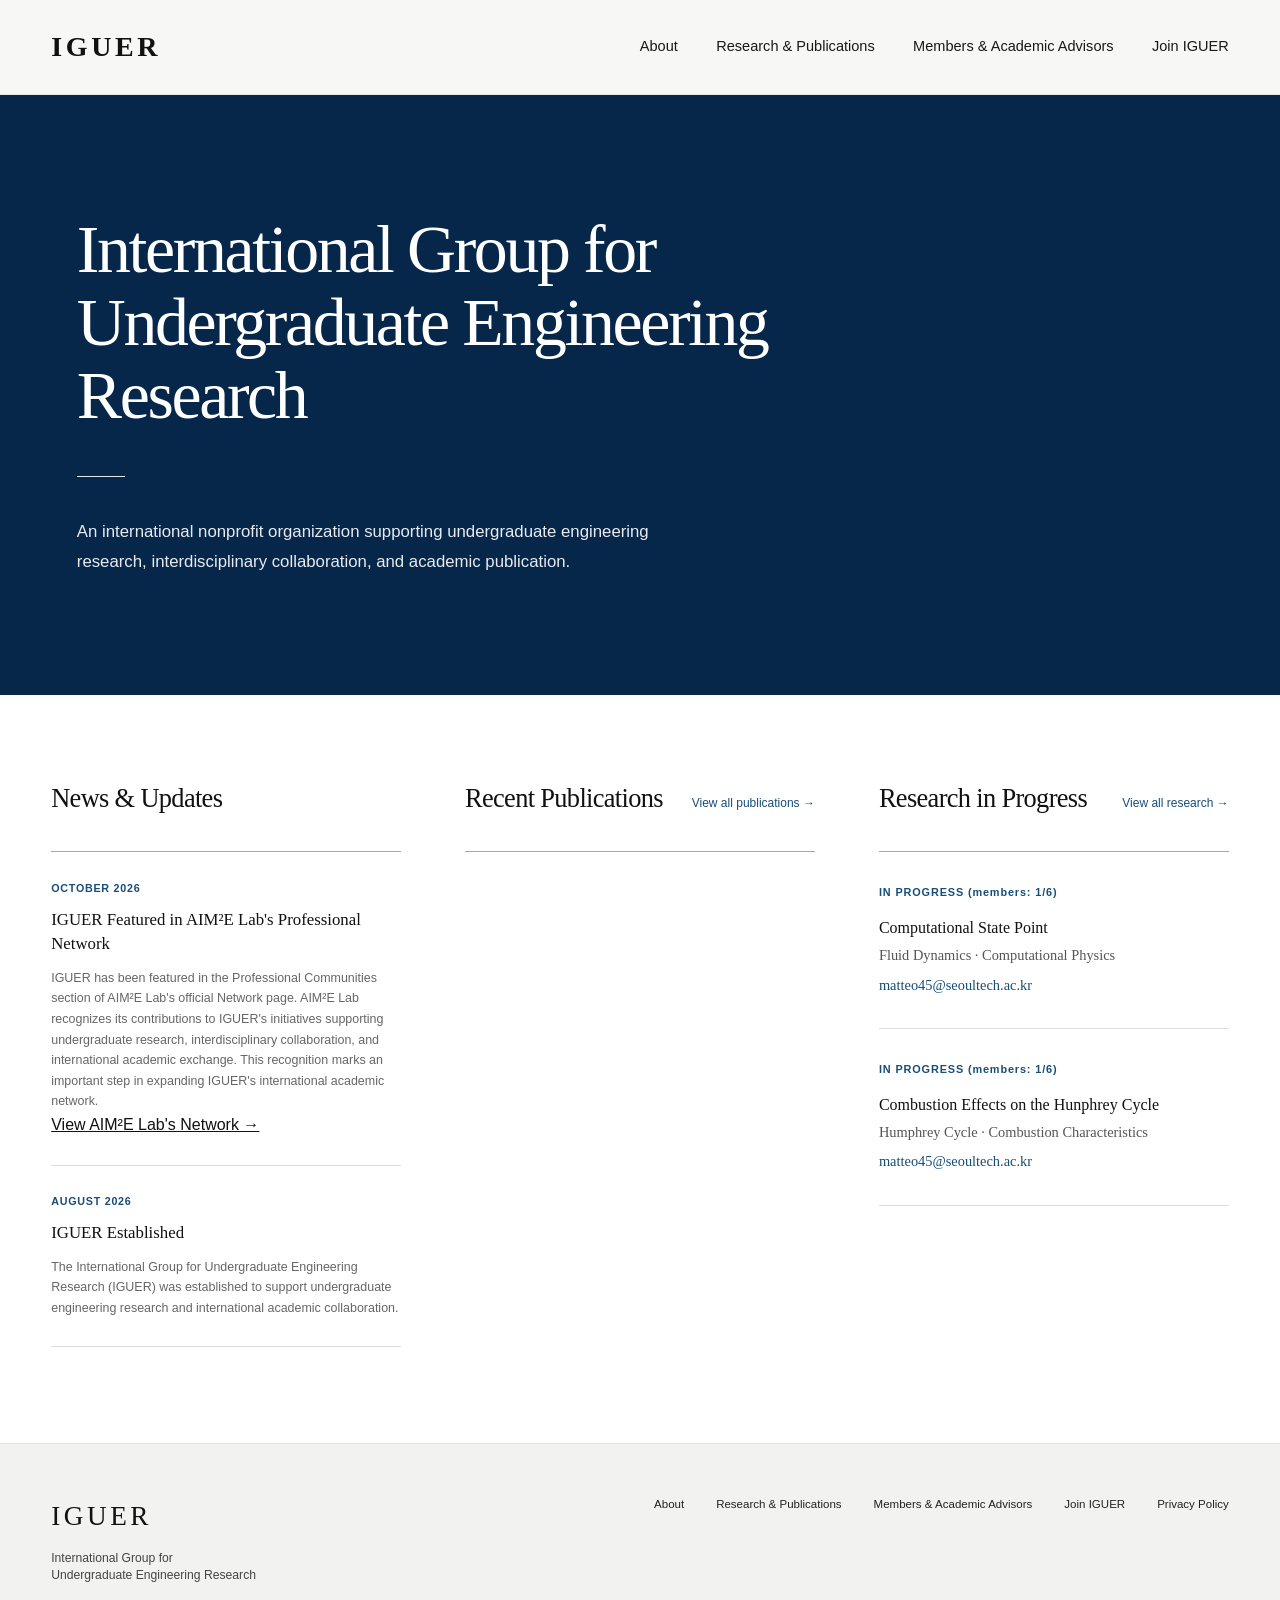
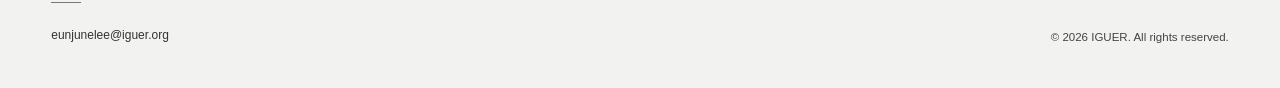
==== commit 91283da0: "Update index.html" ====
--- a/index.html
+++ b/index.html
@@ -117,8 +117,6 @@
                     The International Group for Undergraduate Engineering Research
                     (IGUER) was established to support undergraduate engineering
                     research and international academic collaboration.
-
-                    testing
                 </p>
     
             </article>
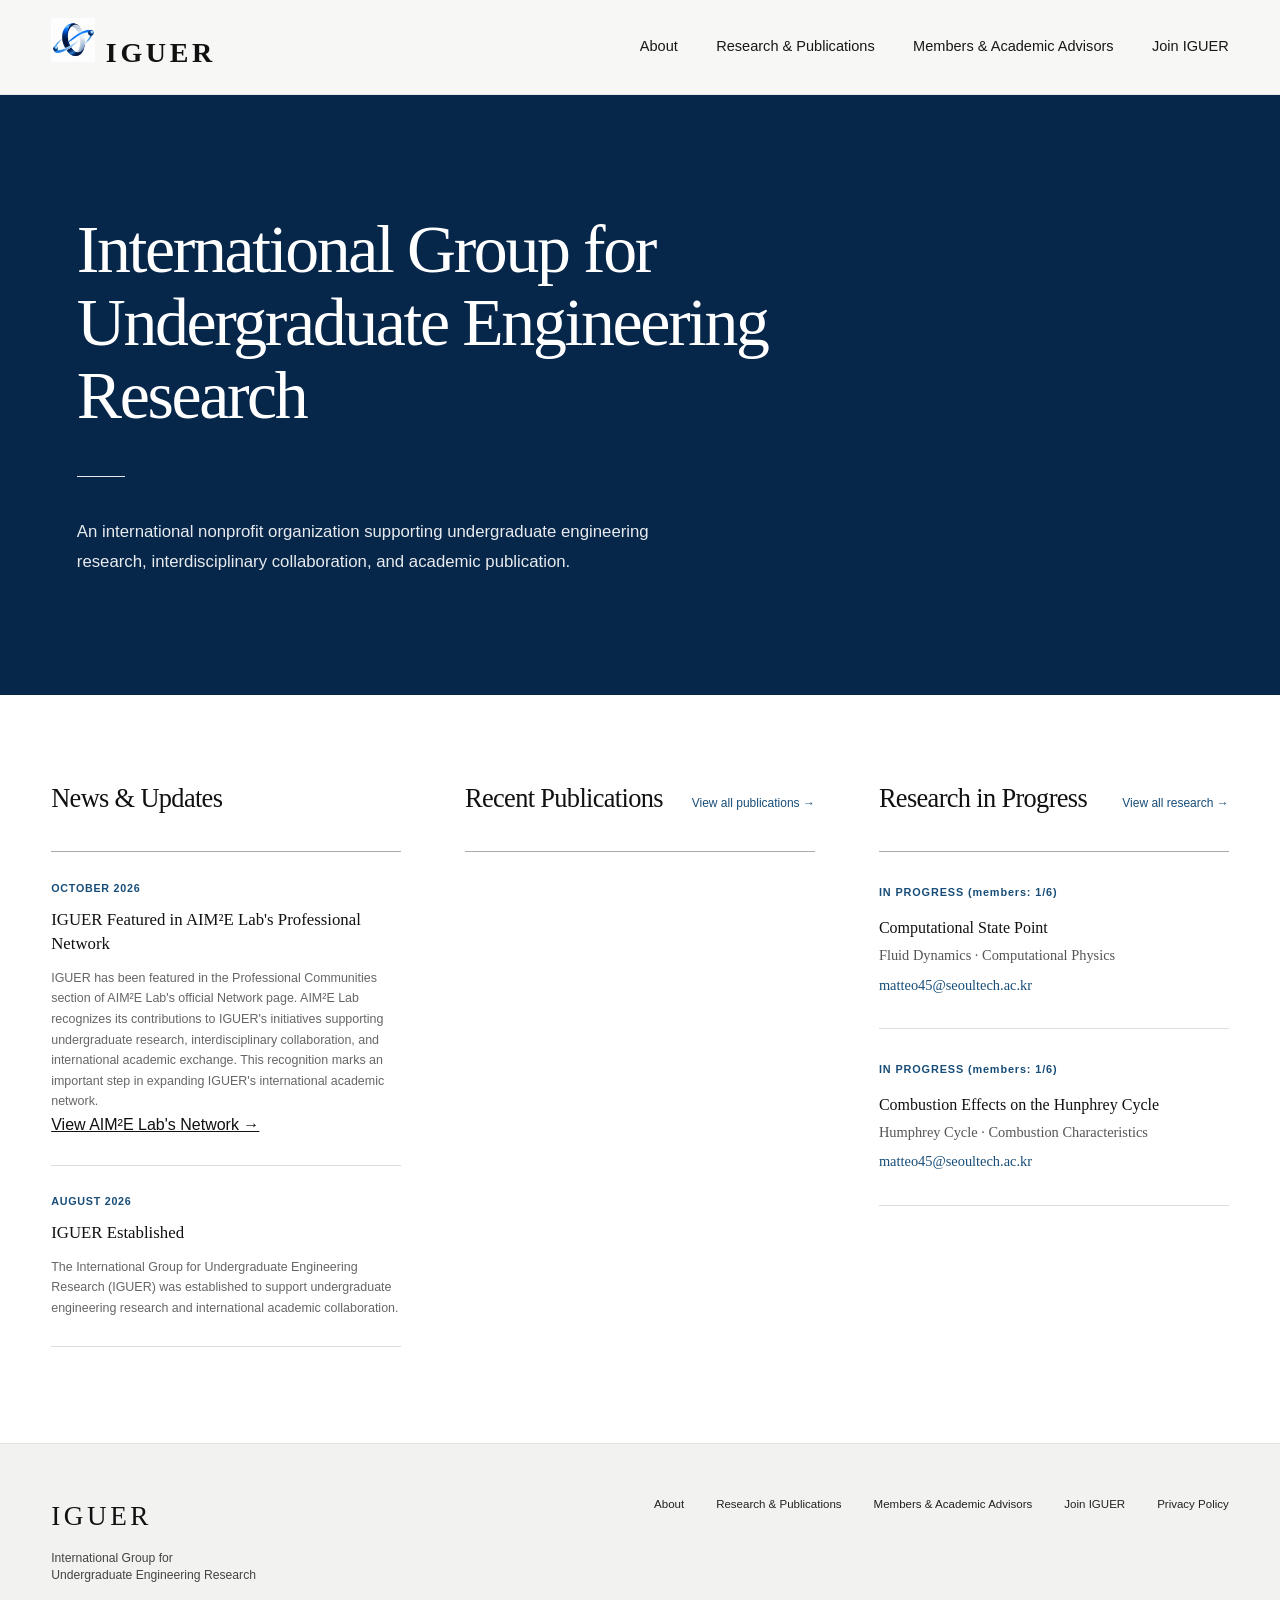
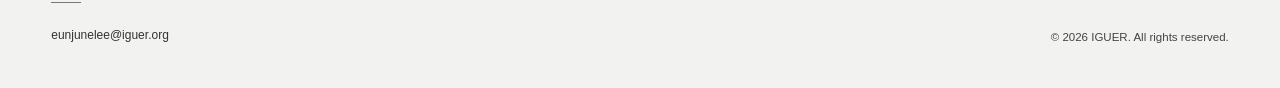
==== commit 1d6eb218: "Update index.html" ====
--- a/index.html
+++ b/index.html
@@ -10,6 +10,7 @@
           content="International Group for Undergraduate Engineering Research (IGUER) is an international nonprofit organization supporting undergraduate engineering research, collaboration, and academic publication.">
 
     <link rel="stylesheet" href="style.css">
+    <link rel="icon" type="image/png" href="assets/iguer-logo.png">
 </head>
 
 <body>
@@ -18,7 +19,16 @@
     <header class="site-header">
         <nav class="navbar">
 
-            <a href="index.html" class="brand">IGUER</a>
+            <a href="index.html" class="brand">
+                <img
+                    class="brand-logo"
+                    src="assets/iguer-logo.png"
+                    width="44"
+                    height="44"
+                    alt=""
+                >
+                <span>IGUER</span>
+            </a>
 
             <button class="menu-toggle" aria-label="Open navigation menu">
                 <span></span>
--- a/style.css
+++ b/style.css
@@ -1724,3 +1724,51 @@
     }
 
 }
+
+/* ACADEMIC NETWORKS */
+
+.academic-networks .network-row {
+    display: grid;
+    grid-template-columns: minmax(200px, 1fr) minmax(0, 3.5fr);
+    gap: 3rem;
+    padding: 1.5rem 0;
+    border-top: 1px solid #dddddd;
+}
+
+.academic-networks .network-name {
+    font-family: Georgia, "Times New Roman", serif;
+    font-size: 1.2rem;
+    font-weight: 400;
+    line-height: 1.45;
+}
+
+.academic-networks .network-description p {
+    max-width: 850px;
+    color: #4f4f4f;
+    font-size: 0.88rem;
+    line-height: 1.6;
+}
+
+.academic-networks .network-link {
+    display: inline-block;
+    margin-top: 1rem;
+    color: #174d78;
+    font-size: 0.78rem;
+    text-underline-offset: 0.2em;
+}
+
+.academic-networks .network-link:hover {
+    text-decoration-thickness: 2px;
+}
+
+.academic-networks .network-link:focus-visible {
+    outline: 2px solid #174d78;
+    outline-offset: 4px;
+}
+
+@media (max-width: 900px) {
+    .academic-networks .network-row {
+        grid-template-columns: 1fr;
+        gap: 1rem;
+    }
+}
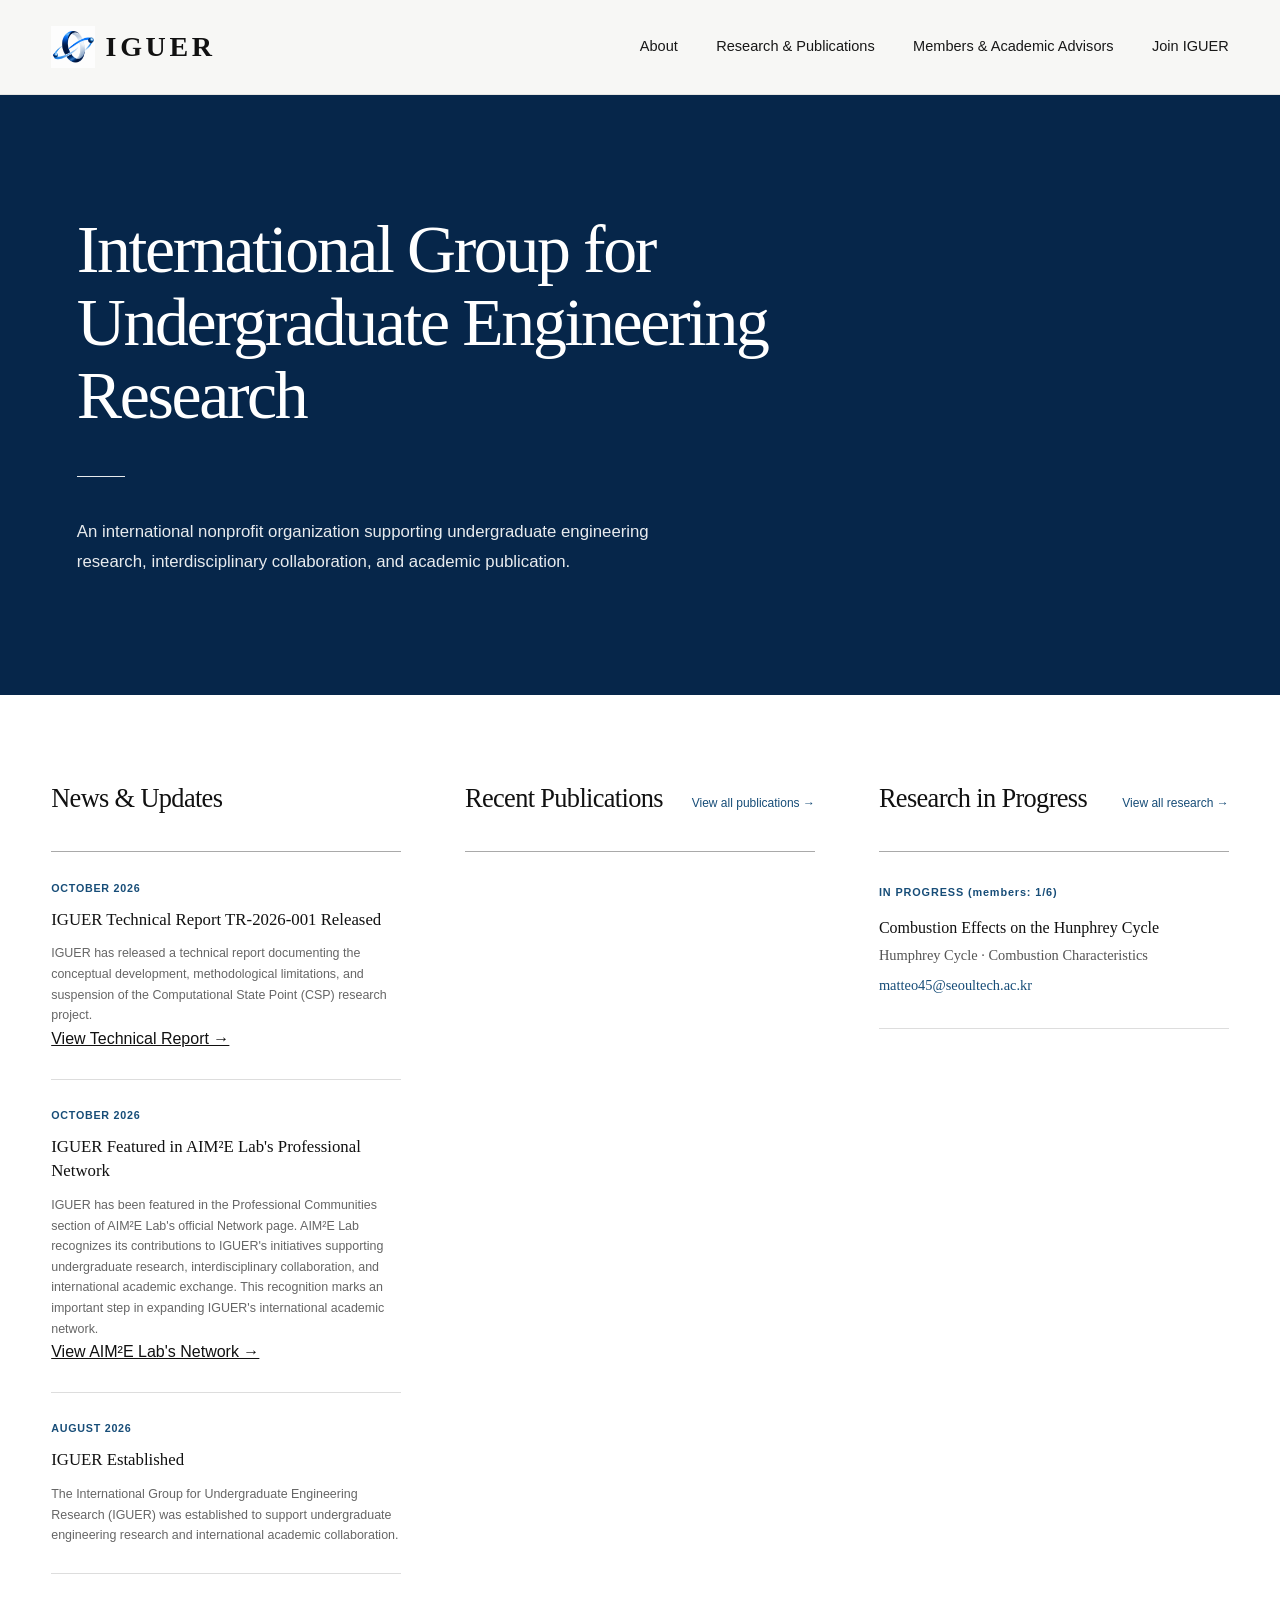
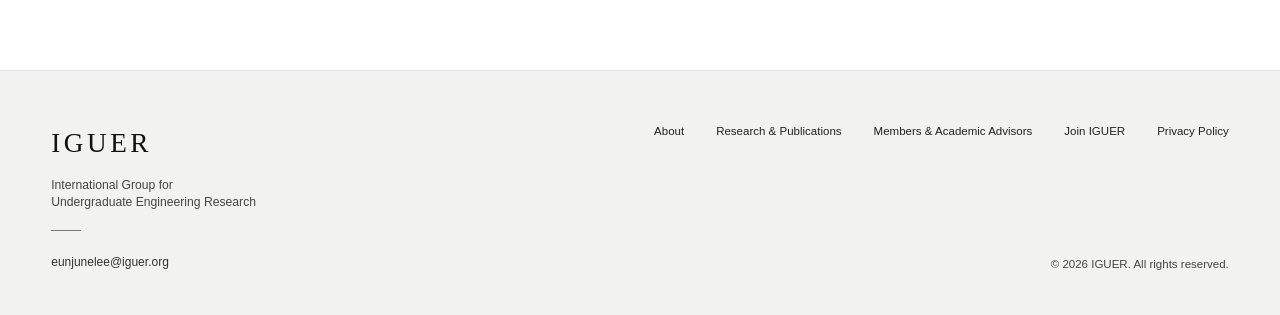
==== commit 7efa2de6: "Update index.html" ====
--- a/index.html
+++ b/index.html
@@ -87,6 +87,30 @@
     
     
             <!-- CURRENT NEWS -->
+            
+            <article class="news-item">
+            
+                <p class="news-date">OCTOBER 2026</p>
+            
+                <h3>
+                    IGUER Technical Report TR-2026-001 Released
+                </h3>
+            
+                <p class="news-description">
+                    IGUER has released a technical report documenting
+                    the conceptual development, methodological limitations,
+                    and suspension of the Computational State Point
+                    (CSP) research project.
+                </p>
+            
+                <a href="research.html">
+                    View Technical Report →
+                </a>
+            
+            </article>
+            
+            <div class="item-rule"></div>
+
             <article class="news-item">
             
                 <p class="news-date">OCTOBER 2026</p>
@@ -241,29 +265,6 @@
                 </p>
     
                 <h3>
-                    Computational State Point
-                </h3>
-    
-                <p class="research-info">
-                    Fluid Dynamics · Computational Physics
-                </p>
-
-                <p class="email">
-                    matteo45@seoultech.ac.kr
-                </p>
-    
-            </article>
-    
-            <div class="item-rule"></div>
-
-
-            <article class="research">
-    
-                <p class="research-status">
-                    IN PROGRESS (members: 1/6)
-                </p>
-    
-                <h3>
                     Combustion Effects on the Hunphrey Cycle
                 </h3>
     
--- a/style.css
+++ b/style.css
@@ -50,6 +50,10 @@
     font-weight: 600;
     letter-spacing: 0.13em;
     text-decoration: none;
+   display: inline-flex;
+   align-items: center;
+   gap: 0.65rem;
+   flex-shrink: 0;
 }
 
 .nav-links {
@@ -1008,6 +1012,147 @@
 }
 
 /* =========================
+   TECHNICAL REPORTS
+========================= */
+
+.technical-report {
+    margin-top: 1.5rem;
+    padding: 1.8rem;
+    border: 1px solid #dedede;
+    border-radius: 8px;
+    background: #ffffff;
+}
+
+.tr-topline {
+    display: flex;
+    justify-content: space-between;
+    align-items: center;
+    flex-wrap: wrap;
+    gap: 0.8rem;
+    color: #777777;
+    font-size: 0.75rem;
+    letter-spacing: 0.03em;
+}
+
+.tr-number,
+.tr-badges span,
+.tr-file-tag {
+    padding: 0.25rem 0.65rem;
+    border-radius: 20px;
+    background: #f1f1f1;
+    color: #333333;
+    font-size: 0.76rem;
+    font-weight: 500;
+}
+
+.technical-report h2 {
+    max-width: 1050px;
+    margin-top: 1.2rem;
+    font-family: Georgia, "Times New Roman", serif;
+    font-size: clamp(1.5rem, 2.2vw, 2rem);
+    font-weight: 400;
+    line-height: 1.35;
+}
+
+.tr-meta {
+    margin-top: 0.7rem;
+    color: #777777;
+    font-size: 0.85rem;
+}
+
+.tr-badges {
+    display: flex;
+    flex-wrap: wrap;
+    gap: 0.6rem;
+    margin-top: 0.9rem;
+}
+
+.tr-files {
+    margin-top: 1.8rem;
+    padding-top: 1.5rem;
+    border-top: 1px solid #e5e5e5;
+}
+
+.tr-files h3 {
+    margin-bottom: 0.8rem;
+    font-size: 1rem;
+    font-weight: 500;
+}
+
+.tr-file {
+    display: flex;
+    align-items: center;
+    gap: 1.2rem;
+    padding: 1rem 0.4rem;
+    color: inherit;
+    text-decoration: none;
+    border-bottom: 1px solid #eeeeee;
+}
+
+.tr-file:hover {
+    background: #f8f9fa;
+}
+
+.tr-file-icon {
+    flex-shrink: 0;
+    color: #777777;
+    font-size: 1.5rem;
+}
+
+.tr-file-info {
+    display: flex;
+    flex: 1;
+    min-width: 0;
+    flex-direction: column;
+    gap: 0.25rem;
+}
+
+.tr-file-info strong {
+    font-size: 0.95rem;
+    font-weight: 600;
+    line-height: 1.45;
+}
+
+.tr-file-info small {
+    color: #777777;
+    font-size: 0.78rem;
+    overflow-wrap: anywhere;
+}
+
+.tr-file-tag {
+    flex-shrink: 0;
+}
+
+.tr-note {
+    margin-top: 1.5rem;
+    color: #777777;
+    font-size: 0.82rem;
+    line-height: 1.7;
+}
+
+/* TECHNICAL REPORTS MOBILE */
+
+@media (max-width: 760px) {
+
+    .technical-report {
+        padding: 1.2rem;
+    }
+
+    .tr-file {
+        flex-wrap: wrap;
+        gap: 0.7rem;
+    }
+
+    .tr-file-tag {
+        margin-left: auto;
+    }
+
+    .tr-topline {
+        align-items: flex-start;
+    }
+}
+
+/* =========================
    MEMBERS & ADVISORS PAGE
 ========================= */
 
@@ -1772,3 +1917,18 @@
         gap: 1rem;
     }
 }
+
+.brand-logo {
+    display: block;
+    width: 44px;
+    height: 44px;
+    object-fit: contain;
+    flex-shrink: 0;
+}
+
+@media (max-width: 760px) {
+    .brand-logo {
+        width: 36px;
+        height: 36px;
+    }
+}
